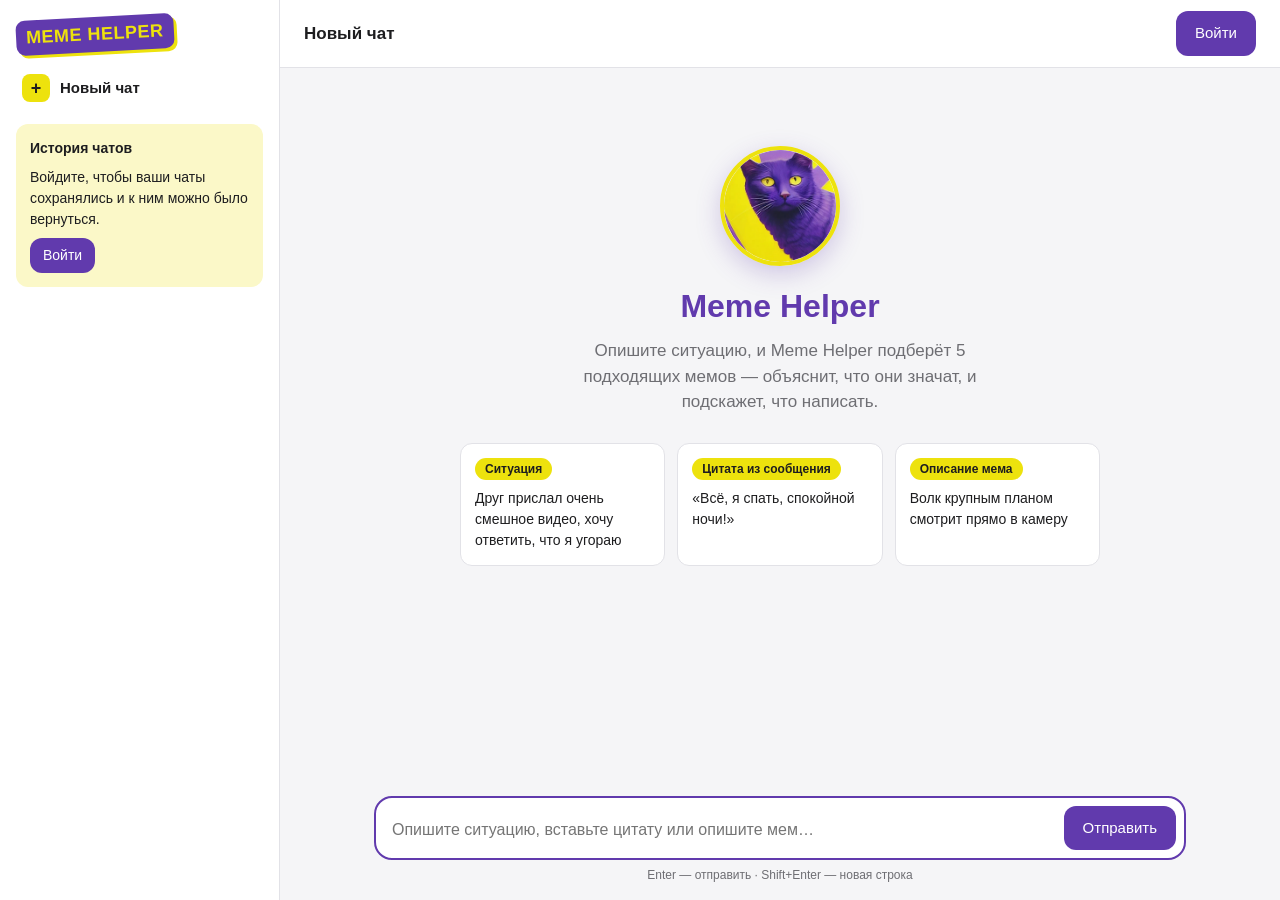
==== app/MemeHelper/index.html @ f025fd80 "Добавлен простой фронтенд" ====
<!DOCTYPE html>
<html lang="ru">
<head>
  <meta charset="UTF-8">
  <meta name="viewport" content="width=device-width, initial-scale=1.0">
  <title>Meme Helper — подбор мемов</title>
  <link rel="icon" type="image/png" href="images/favicon.png">
  <link rel="apple-touch-icon" href="images/apple-touch-icon.png">
  <link rel="stylesheet" href="style.css">
</head>
<body>
  <div class="app">
    <!-- ===== Сайдбар: история чатов ===== -->
    <aside class="sidebar" id="sidebar">
      <div class="sidebar__head">
        <span class="logo"><span class="logo__sticker">Meme Helper</span></span>
        <button class="icon-btn sidebar__close" type="button" id="sidebar-close" aria-label="Закрыть меню">✕</button>
      </div>
      <button class="new-chat" type="button" id="new-chat"><span class="new-chat__plus">+</span>Новый чат</button>
      <!-- Содержимое рисует js/sidebar.js: список чатов или предложение войти -->
      <div class="sidebar__body" id="sidebar-body"></div>
    </aside>
    <div class="sidebar-overlay" id="sidebar-overlay" hidden></div>

    <!-- ===== Основная область: чат ===== -->
    <main class="main">
      <header class="topbar">
        <button class="icon-btn topbar__menu" type="button" id="sidebar-open" aria-label="Открыть меню">☰</button>
        <h1 class="topbar__title" id="chat-title">Новый чат</h1>
        <!-- Профиль в правом верхнем углу (рисует js/auth.js) -->
        <div id="profile"></div>
      </header>

      <section class="chat" id="chat">
        <!-- Сообщения рисует js/chat.js -->
        <div class="chat__inner" id="messages"></div>
      </section>

      <form class="composer" id="composer">
        <div class="composer__box">
          <textarea id="input" rows="1" maxlength="1000"
                    placeholder="Опишите ситуацию, вставьте цитату или опишите мем…"></textarea>
          <button class="btn composer__send" type="submit" id="send">Отправить</button>
        </div>
        <p class="composer__hint">Enter — отправить · Shift+Enter — новая строка</p>
      </form>
    </main>
  </div>

  <!-- ===== Окно входа / регистрации ===== -->
  <div class="modal" id="auth-modal" hidden>
    <div class="modal__backdrop" data-close></div>
    <div class="modal__dialog" role="dialog" aria-modal="true" aria-labelledby="auth-title">
      <button class="icon-btn modal__close" type="button" data-close aria-label="Закрыть">✕</button>
      <h2 class="modal__title" id="auth-title">Добро пожаловать!</h2>

      <div class="tabs">
        <button class="tabs__btn tabs__btn--active" type="button" data-tab="login">Вход</button>
        <button class="tabs__btn" type="button" data-tab="register">Регистрация</button>
      </div>

      <form class="form" id="login-form" novalidate>
        <label class="field">
          Логин
          <input type="text" name="login" autocomplete="username" placeholder="nikita">
        </label>
        <label class="field">
          Пароль
          <input type="password" name="password" autocomplete="current-password">
        </label>
        <p class="form-error" hidden></p>
        <button class="btn btn--block" type="submit">Войти</button>
        <p class="form-footer">Нет аккаунта? <button class="link" type="button" data-tab="register">Зарегистрироваться</button></p>
      </form>

      <form class="form" id="register-form" novalidate hidden>
        <label class="field">
          Логин
          <input type="text" name="login" autocomplete="username" placeholder="nikita">
          <span class="hint">Латиница, цифры, точка, _ или -, от 3 до 20 символов</span>
        </label>
        <label class="field">
          Никнейм
          <input type="text" name="nickname" maxlength="30" placeholder="Как вас называть">
        </label>
        <label class="field">
          Пароль
          <input type="password" name="password" autocomplete="new-password">
          <span class="hint">Минимум 6 символов</span>
        </label>
        <label class="field">
          Повторите пароль
          <input type="password" name="password2" autocomplete="new-password">
        </label>
        <p class="form-error" hidden></p>
        <button class="btn btn--block" type="submit">Создать аккаунт</button>
        <p class="form-footer">Уже есть аккаунт? <button class="link" type="button" data-tab="login">Войти</button></p>
      </form>
    </div>
  </div>

  <!-- ===== Окно настроек профиля ===== -->
  <div class="modal" id="profile-modal" hidden>
    <div class="modal__backdrop" data-close></div>
    <div class="modal__dialog" role="dialog" aria-modal="true" aria-labelledby="profile-title">
      <button class="icon-btn modal__close" type="button" data-close aria-label="Закрыть">✕</button>
      <h2 class="modal__title" id="profile-title">Профиль</h2>

      <form class="form" id="profile-form" novalidate>
        <div class="avatar-edit">
          <div id="profile-avatar"></div>
          <div class="avatar-edit__actions">
            <label class="btn btn--outline btn--small">
              Загрузить фото
              <input type="file" accept="image/*" id="avatar-input" hidden>
            </label>
            <button class="link" type="button" id="avatar-remove">Убрать фото</button>
          </div>
        </div>
        <p class="profile-login">Логин: <b id="profile-login"></b></p>
        <label class="field">
          Никнейм
          <input type="text" name="nickname" maxlength="30">
        </label>
        <p class="form-error" hidden></p>
        <button class="btn btn--block" type="submit">Сохранить</button>
      </form>

      <hr class="divider">
      <!-- Видна только администратору -->
      <a class="btn btn--outline btn--block admin-link" href="admin.html" id="admin-link" hidden>Аналитика (админ-панель)</a>
      <button class="btn btn--danger btn--block" type="button" id="logout">Выйти из аккаунта</button>
    </div>
  </div>

  <!-- Порядок важен: данные → API → общие функции → части интерфейса → запуск -->
  <script src="js/data.js"></script>
  <script src="js/api.js"></script>
  <script src="js/ui.js"></script>
  <script src="js/chat.js"></script>
  <script src="js/sidebar.js"></script>
  <script src="js/auth.js"></script>
  <script src="js/app.js"></script>
</body>
</html>
---- app/MemeHelper/style.css ----
/* ===== Базовые настройки ===== */
:root {
  --bg: #f5f5f7;
  --card: #ffffff;
  --text: #1d1d1f;
  --muted: #6e6e73;
  --accent: #613aad;        /* фиолетовый */
  --accent-dark: #4d2d8c;   /* при наведении */
  --accent-light: #ede7f7;  /* светлый фон */
  --yellow: #ede20d;        /* жёлтый */
  --yellow-light: #fbf8c8;  /* светлый фон */
  --danger: #e5484d;
  --border: #e2e2e7;
  --radius: 12px;
  --sidebar-width: 280px;
}

* {
  box-sizing: border-box;
  margin: 0;
  padding: 0;
}

body {
  font-family: Arial, Helvetica, sans-serif;
  background: var(--bg);
  color: var(--text);
  line-height: 1.5;
}

body.no-scroll {
  overflow: hidden;
}

a {
  color: inherit;
  text-decoration: none;
}

img {
  display: block;
  max-width: 100%;
}

button,
input,
textarea {
  font: inherit;
  color: inherit;
}

[hidden] {
  display: none !important; /* чтобы hidden работал даже при display:flex */
}

/* ===== Кнопки ===== */
.btn {
  display: inline-flex;
  align-items: center;
  justify-content: center;
  gap: 6px;
  padding: 10px 18px;
  border: 1px solid transparent;
  border-radius: var(--radius);
  background: var(--accent);
  color: #fff;
  font-size: 15px;
  cursor: pointer;
  white-space: nowrap;
}

.btn:hover {
  background: var(--accent-dark);
}

.btn:disabled {
  opacity: 0.5;
  cursor: not-allowed;
}

.btn--block {
  width: 100%;
}

.btn--small {
  padding: 6px 12px;
  font-size: 14px;
}

.btn--outline {
  background: transparent;
  color: var(--accent);
  border-color: var(--accent);
}

.btn--outline:hover {
  background: var(--accent-light);
}

.btn--danger {
  background: transparent;
  color: var(--danger);
  border-color: var(--danger);
}

.btn--danger:hover {
  background: #ffecec;
}

.icon-btn {
  width: 36px;
  height: 36px;
  border: none;
  border-radius: 10px;
  background: transparent;
  font-size: 18px;
  cursor: pointer;
}

.icon-btn:hover {
  background: var(--bg);
}

.link {
  border: none;
  background: none;
  color: var(--accent);
  text-decoration: underline;
  cursor: pointer;
}

/* ===== Каркас: сайдбар + чат ===== */
.app {
  display: flex;
  height: 100vh;
  height: 100dvh; /* на телефонах учитывает панель браузера */
}

/* ===== Сайдбар ===== */
.sidebar {
  width: var(--sidebar-width);
  flex-shrink: 0;
  display: flex;
  flex-direction: column;
  gap: 16px;
  padding: 16px;
  background: var(--card);
  border-right: 1px solid var(--border);
}

.sidebar__head {
  display: flex;
  justify-content: space-between;
  align-items: center;
  height: 36px;
}

.sidebar__close {
  display: none; /* видна только на телефоне */
}

.logo {
  display: flex;
  align-items: center;
  gap: 10px;
}

/* Надпись-наклейка: жёлтый текст на фиолетовой плашке */
.logo__sticker {
  padding: 4px 10px;
  border-radius: 9px;
  background: var(--accent);
  color: var(--yellow);
  font-size: 18px;
  font-weight: 900;
  letter-spacing: 0.5px;
  text-transform: uppercase;
  white-space: nowrap;
  transform: rotate(-3deg);
  box-shadow: 3px 3px 0 var(--yellow);
}

/* Кнопка «Новый чат»: как пункт списка, с жёлтым плюсом */
.new-chat {
  display: flex;
  align-items: center;
  gap: 10px;
  width: 100%;
  padding: 6px 10px 6px 6px;
  border: none;
  border-radius: 12px;
  background: transparent;
  font-size: 15px;
  font-weight: bold;
  text-align: left;
  cursor: pointer;
}

.new-chat:hover {
  background: var(--bg);
}

.new-chat__plus {
  display: flex;
  align-items: center;
  justify-content: center;
  width: 28px;
  height: 28px;
  border-radius: 8px;
  background: var(--yellow);
  font-size: 18px;
  line-height: 1;
}

.new-chat:hover .new-chat__plus {
  background: var(--accent);
  color: var(--yellow);
}

.sidebar__body {
  flex: 1;
  overflow-y: auto;
  margin: 0 -8px;
  padding: 0 8px;
}

.sidebar__label {
  margin-bottom: 6px;
  color: var(--muted);
  font-size: 13px;
}

.sidebar-note {
  display: flex;
  flex-direction: column;
  align-items: flex-start;
  gap: 8px;
  padding: 14px;
  border-radius: var(--radius);
  background: var(--yellow-light);
  font-size: 14px;
}

.sidebar-note__title {
  font-weight: bold;
}

.sidebar-empty {
  color: var(--muted);
  font-size: 14px;
  text-align: center;
  margin-top: 24px;
}

.chat-list {
  list-style: none;
}

.chat-list__item {
  display: flex;
  align-items: center;
  border-radius: 10px;
}

.chat-list__item:hover {
  background: var(--bg);
}

.chat-list__item--active,
.chat-list__item--active:hover {
  background: var(--accent-light);
  color: var(--accent);
}

.chat-list__open {
  flex: 1;
  min-width: 0;
  padding: 9px 10px;
  border: none;
  background: none;
  text-align: left;
  font-size: 14px;
  white-space: nowrap;
  overflow: hidden;
  text-overflow: ellipsis;
  cursor: pointer;
}

.chat-list__delete {
  visibility: hidden;
  margin-right: 4px;
  width: 26px;
  height: 26px;
  border: none;
  border-radius: 6px;
  background: none;
  color: var(--muted);
  cursor: pointer;
}

.chat-list__item:hover .chat-list__delete {
  visibility: visible;
}

.chat-list__delete:hover {
  background: #ffecec;
  color: var(--danger);
}

.sidebar-overlay {
  display: none;
}

/* ===== Основная область ===== */
.main {
  flex: 1;
  min-width: 0;
  display: flex;
  flex-direction: column;
}

.topbar {
  display: flex;
  align-items: center;
  gap: 12px;
  height: 68px;
  padding: 0 24px;
  background: var(--card);
  border-bottom: 1px solid var(--border);
}

.topbar__menu {
  display: none; /* видна только на телефоне */
}

.topbar__title {
  flex: 1;
  min-width: 0;
  font-size: 17px;
  white-space: nowrap;
  overflow: hidden;
  text-overflow: ellipsis;
}

.profile-btn {
  display: flex;
  align-items: center;
  gap: 8px;
  padding: 4px 14px 4px 4px;
  border: 1px solid var(--border);
  border-radius: 999px;
  background: var(--card);
  cursor: pointer;
}

.profile-btn:hover {
  border-color: var(--accent);
}

.profile-btn__name {
  max-width: 160px;
  font-weight: bold;
  white-space: nowrap;
  overflow: hidden;
  text-overflow: ellipsis;
}

.avatar {
  display: inline-flex;
  align-items: center;
  justify-content: center;
  flex-shrink: 0;
  border-radius: 50%;
  background: var(--yellow);
  color: var(--accent);
  font-weight: bold;
  object-fit: cover;
}

.avatar--small {
  width: 32px;
  height: 32px;
  font-size: 15px;
}

.avatar--large {
  width: 96px;
  height: 96px;
  font-size: 40px;
}

/* ===== Чат ===== */
.chat {
  flex: 1;
  overflow-y: auto;
}

.chat__inner {
  max-width: 860px;
  margin: 0 auto;
  padding: 24px 24px 8px;
  display: flex;
  flex-direction: column;
  gap: 20px;
}

/* Пустое состояние */
.welcome {
  margin: 6vh auto 0;
  max-width: 640px;
  text-align: center;
}

.welcome__logo {
  width: 120px;
  height: 120px;
  margin: 0 auto 16px;
  border-radius: 50%;
  border: 4px solid var(--yellow);
  box-shadow: 0 8px 24px rgba(97, 58, 173, 0.25);
}

.welcome__title {
  font-size: 32px;
  color: var(--accent);
}

.welcome__text {
  margin: 8px auto 28px;
  max-width: 460px;
  color: var(--muted);
  font-size: 17px;
}

.examples {
  display: grid;
  grid-template-columns: repeat(3, 1fr);
  gap: 12px;
}

.example {
  display: flex;
  flex-direction: column;
  align-items: flex-start;
  gap: 8px;
  padding: 14px;
  border: 1px solid var(--border);
  border-radius: var(--radius);
  background: var(--card);
  text-align: left;
  cursor: pointer;
}

.example:hover {
  border-color: var(--accent);
  box-shadow: 0 4px 16px rgba(97, 58, 173, 0.15);
}

.example__type {
  padding: 2px 10px;
  border-radius: 999px;
  background: var(--yellow);
  font-size: 12px;
  font-weight: bold;
}

.example__text {
  font-size: 14px;
}

/* Сообщения */
.msg {
  display: flex;
  gap: 10px;
}

.msg--user {
  justify-content: flex-end;
}

.bubble--user {
  max-width: 75%;
  padding: 10px 16px;
  border-radius: 18px 18px 4px 18px;
  background: var(--accent);
  color: #fff;
  white-space: pre-wrap;
  word-wrap: break-word;
}

.bot-avatar {
  flex-shrink: 0;
  width: 36px;
  height: 36px;
  border-radius: 50%;
  border: 2px solid var(--yellow);
}

.bubble--bot {
  flex: 1;
  min-width: 0;
}

.bubble__lead {
  margin: 6px 0 12px;
  font-weight: bold;
}

/* Загрузка: «Ищу подходящие мемы…» */
.bubble--loading {
  flex: none;
  padding: 10px 16px;
  border: 1px solid var(--border);
  border-radius: 18px 18px 18px 4px;
  background: var(--card);
  color: var(--muted);
}

.dots i {
  display: inline-block;
  width: 5px;
  height: 5px;
  margin-left: 3px;
  border-radius: 50%;
  background: var(--accent);
  animation: blink 1.2s infinite;
}

.dots i:nth-child(2) {
  animation-delay: 0.2s;
}

.dots i:nth-child(3) {
  animation-delay: 0.4s;
}

@keyframes blink {
  0%, 80%, 100% { opacity: 0.2; }
  40% { opacity: 1; }
}

/* Пусто / ошибка */
.state {
  display: flex;
  gap: 12px;
  padding: 14px 16px;
  border-radius: 18px 18px 18px 4px;
  border: 1px solid var(--border);
  background: var(--card);
}

.state--error {
  border-color: #ffc9cb;
  background: #fff5f5;
}

.state__icon {
  font-size: 22px;
}

.state__title {
  font-weight: bold;
  margin-bottom: 4px;
}

.state__text {
  color: var(--muted);
  font-size: 14px;
}

.state--error .btn {
  margin-top: 6px;
}

/* ===== Карточка мема в ответе ===== */
.results {
  display: flex;
  flex-direction: column;
  gap: 20px;
}

.result {
  overflow: hidden;
  border: 1px solid var(--border);
  border-radius: 18px;
  background: var(--card);
}

/* Мем — главное: крупно, во всю ширину карточки */
.result__media {
  position: relative;
  display: flex;
  justify-content: center;
  padding: 20px;
  background: var(--bg);
}

.result__media img {
  height: 440px;       /* мем всегда крупный, даже если картинка маленькая */
  width: auto;
  max-width: 100%;
  object-fit: contain;
  border-radius: var(--radius);
}

.result__num {
  position: absolute;
  top: 14px;
  left: 14px;
  padding: 3px 12px;
  border-radius: 999px;
  background: var(--yellow);
  font-weight: bold;
  font-size: 14px;
}

.result__download {
  position: absolute;
  top: 14px;
  right: 14px;
  padding: 6px 12px;
  border-radius: 999px;
  background: rgba(255, 255, 255, 0.9);
  color: var(--accent);
  font-size: 14px;
  font-weight: bold;
}

.result__download:hover {
  background: var(--accent);
  color: #fff;
}

.result__body {
  display: flex;
  flex-direction: column;
  gap: 16px;
  padding: 20px 24px 24px;
  line-height: 1.6;
}

.result__name {
  font-size: 22px;
  line-height: 1.25;
}

.result__meta {
  margin-top: -10px; /* ближе к названию */
  color: var(--muted); /* серый */
  font-size: 14px;
  font-weight: bold;
}

.result__origin {
  color: var(--muted);
  font-size: 15px;
}

.result__label {
  margin-bottom: 4px;
  color: var(--accent);
  font-size: 12px;
  font-weight: bold;
  text-transform: uppercase;
  letter-spacing: 0.06em;
}

.result__block p {
  font-size: 16px;
}

/* «Можно написать» — как готовое сообщение */
.suggest {
  padding: 14px 16px;
  border-radius: 14px;
  background: var(--accent-light);
}

.suggest__head {
  display: flex;
  justify-content: space-between;
  align-items: center;
  gap: 12px;
}

.suggest__copy {
  padding: 4px 10px;
  border: none;
  border-radius: 8px;
  background: transparent;
  color: var(--accent);
  font-size: 14px;
  font-weight: bold;
  cursor: pointer;
}

.suggest__copy:hover {
  background: #fff;
}

.suggest__text {
  font-size: 17px;
}

.img-chip {
  display: inline-block;
  padding: 0 8px;
  border-radius: 6px;
  background: var(--yellow);
  font-size: 13px;
  font-weight: bold;
  vertical-align: 2px;
}

/* ===== Поле ввода ===== */
.composer {
  width: 100%;
  max-width: 860px;
  margin: 0 auto;
  padding: 8px 24px 16px;
}

.composer__box {
  display: flex;
  align-items: flex-end;
  gap: 10px;
  padding: 8px 8px 8px 16px;
  border: 2px solid var(--border);
  border-radius: 18px;
  background: var(--card);
}

.composer__box:focus-within {
  border-color: var(--accent);
}

.composer textarea {
  flex: 1;
  min-height: 40px;
  padding: 8px 0;
  border: none;
  outline: none;
  resize: none;
  background: transparent;
  font-size: 16px;
  line-height: 1.5;
}

.composer__send {
  border-radius: 12px;
}

.composer__hint {
  margin-top: 6px;
  color: var(--muted);
  font-size: 12px;
  text-align: center;
}

/* ===== Модальные окна ===== */
.modal {
  position: fixed;
  inset: 0;
  z-index: 100;
  display: flex;
  align-items: center;
  justify-content: center;
  padding: 16px;
}

.modal__backdrop {
  position: absolute;
  inset: 0;
  background: rgba(29, 29, 31, 0.45);
}

.modal__dialog {
  position: relative;
  width: 100%;
  max-width: 420px;
  max-height: calc(100vh - 32px);
  overflow-y: auto;
  padding: 28px;
  border-radius: 20px;
  background: var(--card);
  box-shadow: 0 20px 60px rgba(0, 0, 0, 0.25);
}

.modal__close {
  position: absolute;
  top: 14px;
  right: 14px;
}

.modal__title {
  margin-bottom: 18px;
  font-size: 24px;
}

.tabs {
  display: flex;
  gap: 4px;
  margin-bottom: 20px;
  padding: 4px;
  border-radius: 999px;
  background: var(--bg);
}

.tabs__btn {
  flex: 1;
  padding: 8px;
  border: none;
  border-radius: 999px;
  background: transparent;
  color: var(--muted);
  cursor: pointer;
}

.tabs__btn--active {
  background: var(--accent);
  color: #fff;
}

/* ===== Формы ===== */
.field {
  display: flex;
  flex-direction: column;
  gap: 6px;
  margin-bottom: 14px;
}

.field input {
  padding: 10px 14px;
  border: 1px solid var(--border);
  border-radius: var(--radius);
  font-size: 15px;
}

.field input:focus {
  outline: none;
  border-color: var(--accent);
}

.hint {
  color: var(--muted);
  font-size: 13px;
}

.form-error {
  margin-bottom: 14px;
  padding: 10px 14px;
  border-radius: var(--radius);
  background: #ffe8ec;
  color: #c4122f;
  font-size: 14px;
}

.form-footer {
  margin-top: 14px;
  text-align: center;
  color: var(--muted);
  font-size: 14px;
}

.avatar-edit {
  display: flex;
  align-items: center;
  gap: 18px;
  margin-bottom: 16px;
}

.avatar-edit__actions {
  display: flex;
  flex-direction: column;
  align-items: flex-start;
  gap: 8px;
}

.profile-login {
  margin-bottom: 14px;
  color: var(--muted);
  font-size: 14px;
}

.admin-link {
  margin-bottom: 10px;
}

.divider {
  margin: 20px 0;
  border: none;
  border-top: 1px solid var(--border);
}

/* ===== Уведомление ===== */
.toast {
  position: fixed;
  left: 50%;
  bottom: 96px;
  transform: translateX(-50%);
  z-index: 200;
  padding: 12px 20px;
  border-radius: var(--radius);
  background: var(--text);
  color: #fff;
  font-size: 15px;
  box-shadow: 0 8px 24px rgba(0, 0, 0, 0.2);
}

/* ===== Телефон ===== */
@media (max-width: 768px) {
  .sidebar {
    position: fixed;
    top: 0;
    bottom: 0;
    left: 0;
    z-index: 50;
    transform: translateX(-100%);
    transition: transform 0.2s ease;
  }

  .sidebar--open {
    transform: translateX(0);
    box-shadow: 0 0 40px rgba(0, 0, 0, 0.2);
  }

  .sidebar__close,
  .topbar__menu {
    display: inline-block;
  }

  .sidebar-overlay {
    display: block;
    position: fixed;
    inset: 0;
    z-index: 40;
    background: rgba(29, 29, 31, 0.35);
  }

  .chat-list__delete {
    visibility: visible;
  }

  .topbar {
    padding: 0 12px;
    height: 60px;
  }

  .profile-btn__name {
    max-width: 90px; /* длинный никнейм обрезается многоточием */
  }

  .chat__inner,
  .composer {
    padding-left: 12px;
    padding-right: 12px;
  }

  .examples {
    grid-template-columns: 1fr;
  }

  .welcome__title {
    font-size: 26px;
  }

  .bubble--user {
    max-width: 88%;
  }

  .bot-avatar {
    display: none;
  }

  .result__media {
    padding: 12px;
  }

  .result__media img {
    height: 320px;
  }

  .result__body {
    padding: 16px;
  }

  .composer__hint {
    display: none;
  }
}
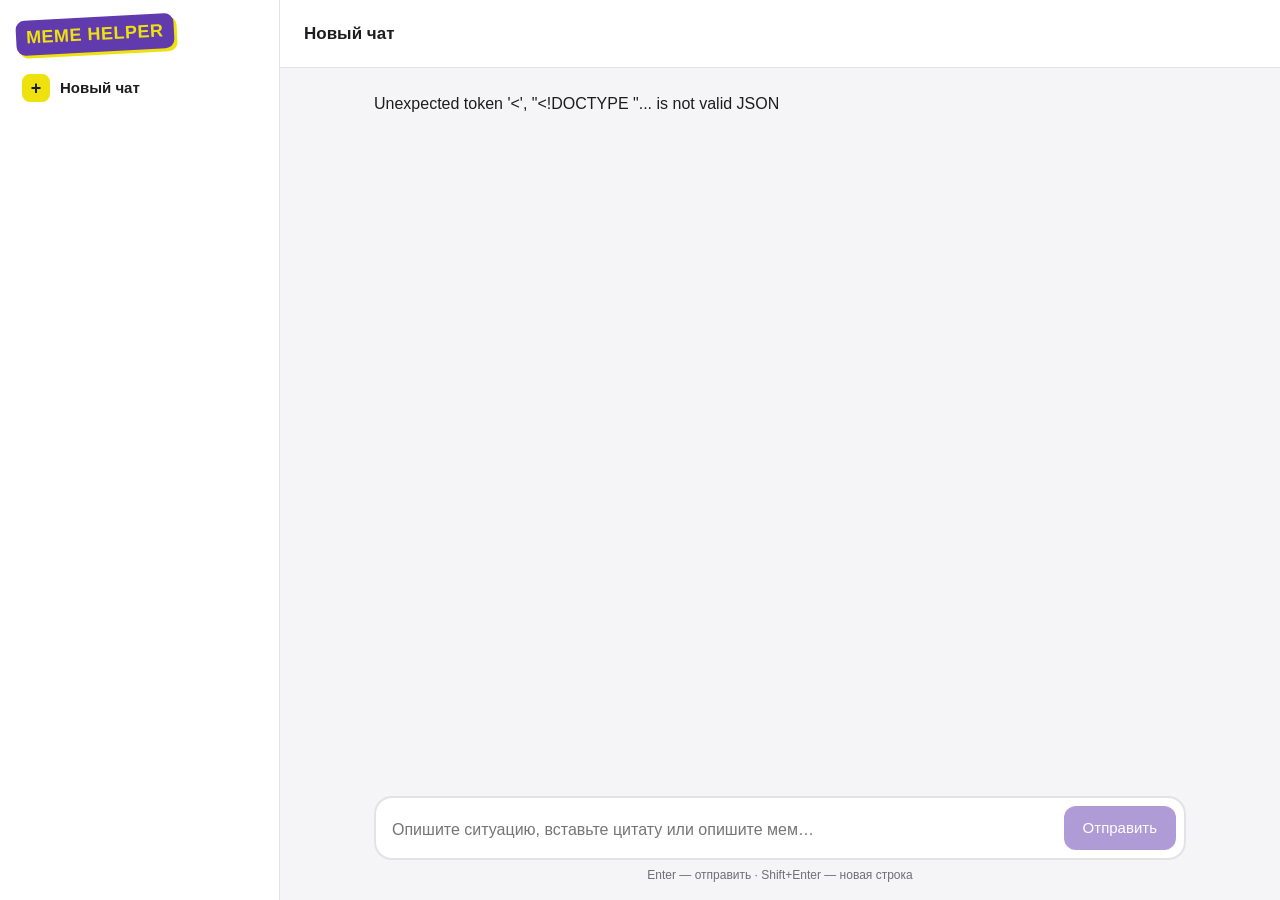
==== commit 3f79c0c8: "Добавлен бэкенд, подключён интерфейс и обновлена документация" ====
--- a/app/MemeHelper/index.html
+++ b/app/MemeHelper/index.html
@@ -32,6 +32,7 @@
       </header>
 
       <section class="chat" id="chat">
+        <p class="search-mode" id="search-mode" hidden>Проверочный режим: поиск по двум мемам. Настоящий RAG ещё не подключён.</p>
         <!-- Сообщения рисует js/chat.js -->
         <div class="chat__inner" id="messages"></div>
       </section>
@@ -134,7 +135,6 @@
   </div>
 
   <!-- Порядок важен: данные → API → общие функции → части интерфейса → запуск -->
-  <script src="js/data.js"></script>
   <script src="js/api.js"></script>
   <script src="js/ui.js"></script>
   <script src="js/chat.js"></script>
--- a/app/MemeHelper/style.css
+++ b/app/MemeHelper/style.css
@@ -1,4 +1,7 @@
 /* ===== Базовые настройки ===== */
+.search-mode { padding: 10px 20px; background: #fbf8c8; color: #4d2d8c; font-size: 14px; text-align: center; }
+.sources { margin-top: 12px; padding: 12px; border: 1px solid #e2e2e7; border-radius: 12px; }
+.sources p { margin-top: 8px; white-space: pre-wrap; }
 :root {
   --bg: #f5f5f7;
   --card: #ffffff;
